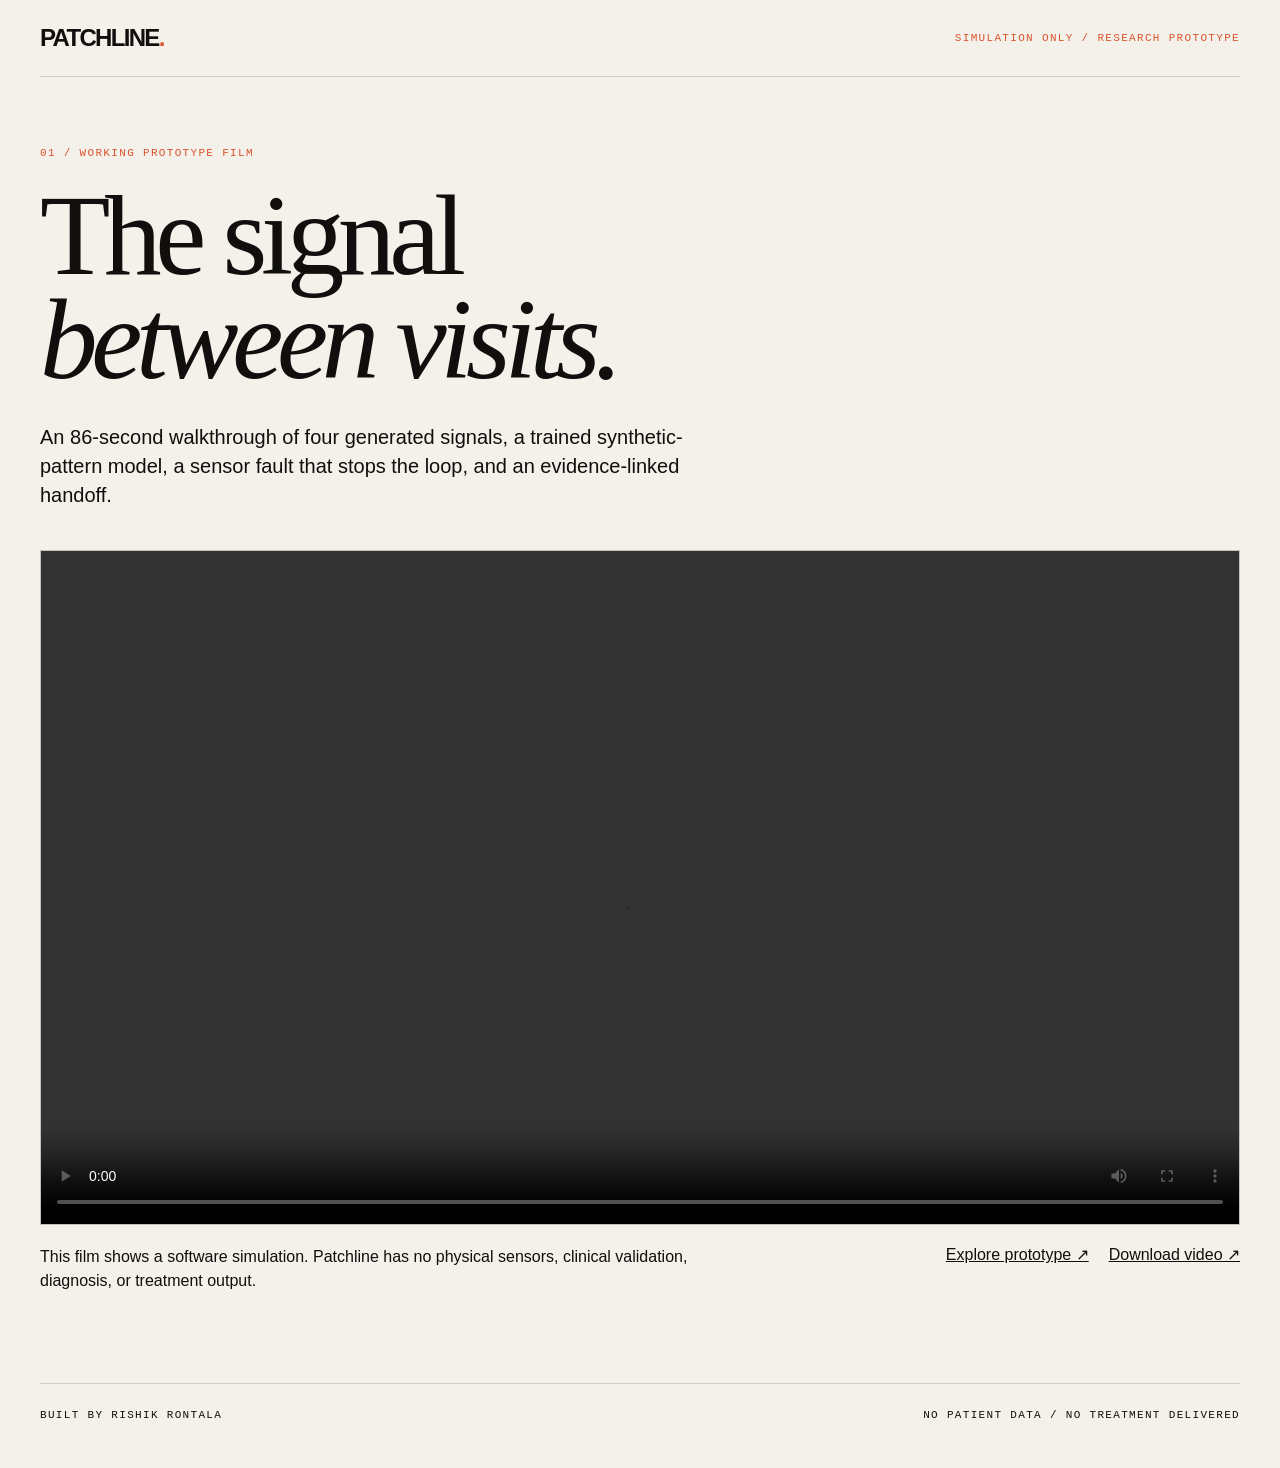
==== demo.html @ 511e9a73 "Build Patchline simulated smart bandage prototype" ====
<!doctype html>
<html lang="en">
<head>
  <meta charset="utf-8">
  <meta name="viewport" content="width=device-width, initial-scale=1">
  <meta name="theme-color" content="#f4f1ea">
  <meta name="author" content="Rishik Rontala">
  <title>Patchline — 86-second demo</title>
  <style>
    :root{color-scheme:light;font-family:Arial,Helvetica,sans-serif;color:#100f0d;background:#f4f1ea}
    *{box-sizing:border-box}body{margin:0}.wrap{width:min(1200px,calc(100% - 40px));margin:auto}
    header{border-bottom:1px solid #d4cec1;padding:24px 0;display:flex;justify-content:space-between;gap:20px;align-items:center}
    .brand{color:inherit;text-decoration:none;font-size:24px;font-weight:900;letter-spacing:-.07em}
    .tag,.kicker,.note{font-family:ui-monospace,SFMono-Regular,Menlo,monospace;font-size:11px;letter-spacing:.12em;text-transform:uppercase}
    .tag{color:#da532c}main{padding:70px 0 90px}.kicker{color:#da532c}
    h1{font-family:Georgia,serif;font-size:clamp(48px,9vw,120px);font-weight:400;line-height:.9;letter-spacing:-.055em;margin:25px 0 32px}
    h1 em{font-weight:400}.intro{max-width:680px;font-size:20px;line-height:1.45;margin:0 0 40px}
    video{width:100%;aspect-ratio:16/9;background:#100f0d;display:block;border:1px solid #c6c0b6}
    .under{display:flex;justify-content:space-between;align-items:start;gap:24px;padding-top:20px}
    .under p{margin:0;max-width:700px;line-height:1.5}.actions{display:flex;gap:20px;flex-wrap:wrap}
    a{color:inherit}a:hover{color:#b44223}footer{border-top:1px solid #d4cec1;padding:25px 0 45px;display:flex;justify-content:space-between;gap:20px}
    @media(max-width:700px){header,footer,.under{display:block}header .tag{margin-top:10px}.actions{margin-top:20px}main{padding-top:55px}h1{margin-bottom:24px}.intro{font-size:17px}}
  </style>
</head>
<body>
  <header class="wrap"><a class="brand" href="./index.html">PATCHLINE<span style="color:#da532c">.</span></a><span class="tag">SIMULATION ONLY / RESEARCH PROTOTYPE</span></header>
  <main class="wrap">
    <div class="kicker">01 / WORKING PROTOTYPE FILM</div>
    <h1>The signal<br><em>between visits.</em></h1>
    <p class="intro">An 86-second walkthrough of four generated signals, a trained synthetic-pattern model, a sensor fault that stops the loop, and an evidence-linked handoff.</p>
    <video controls preload="metadata" playsinline aria-label="Patchline prototype demonstration, silent, 86 seconds">
      <source src="./submission/Patchline-Demo.mp4" type="video/mp4">
      Your browser cannot play this video. <a href="./submission/Patchline-Demo.mp4">Download the MP4</a>.
    </video>
    <div class="under"><p>This film shows a software simulation. Patchline has no physical sensors, clinical validation, diagnosis, or treatment output.</p><div class="actions"><a href="./index.html#prototype">Explore prototype ↗</a><a href="./submission/Patchline-Demo.mp4" download>Download video ↗</a></div></div>
  </main>
  <footer class="wrap"><span class="note">Built by Rishik Rontala</span><span class="note">No patient data / No treatment delivered</span></footer>
</body>
</html>
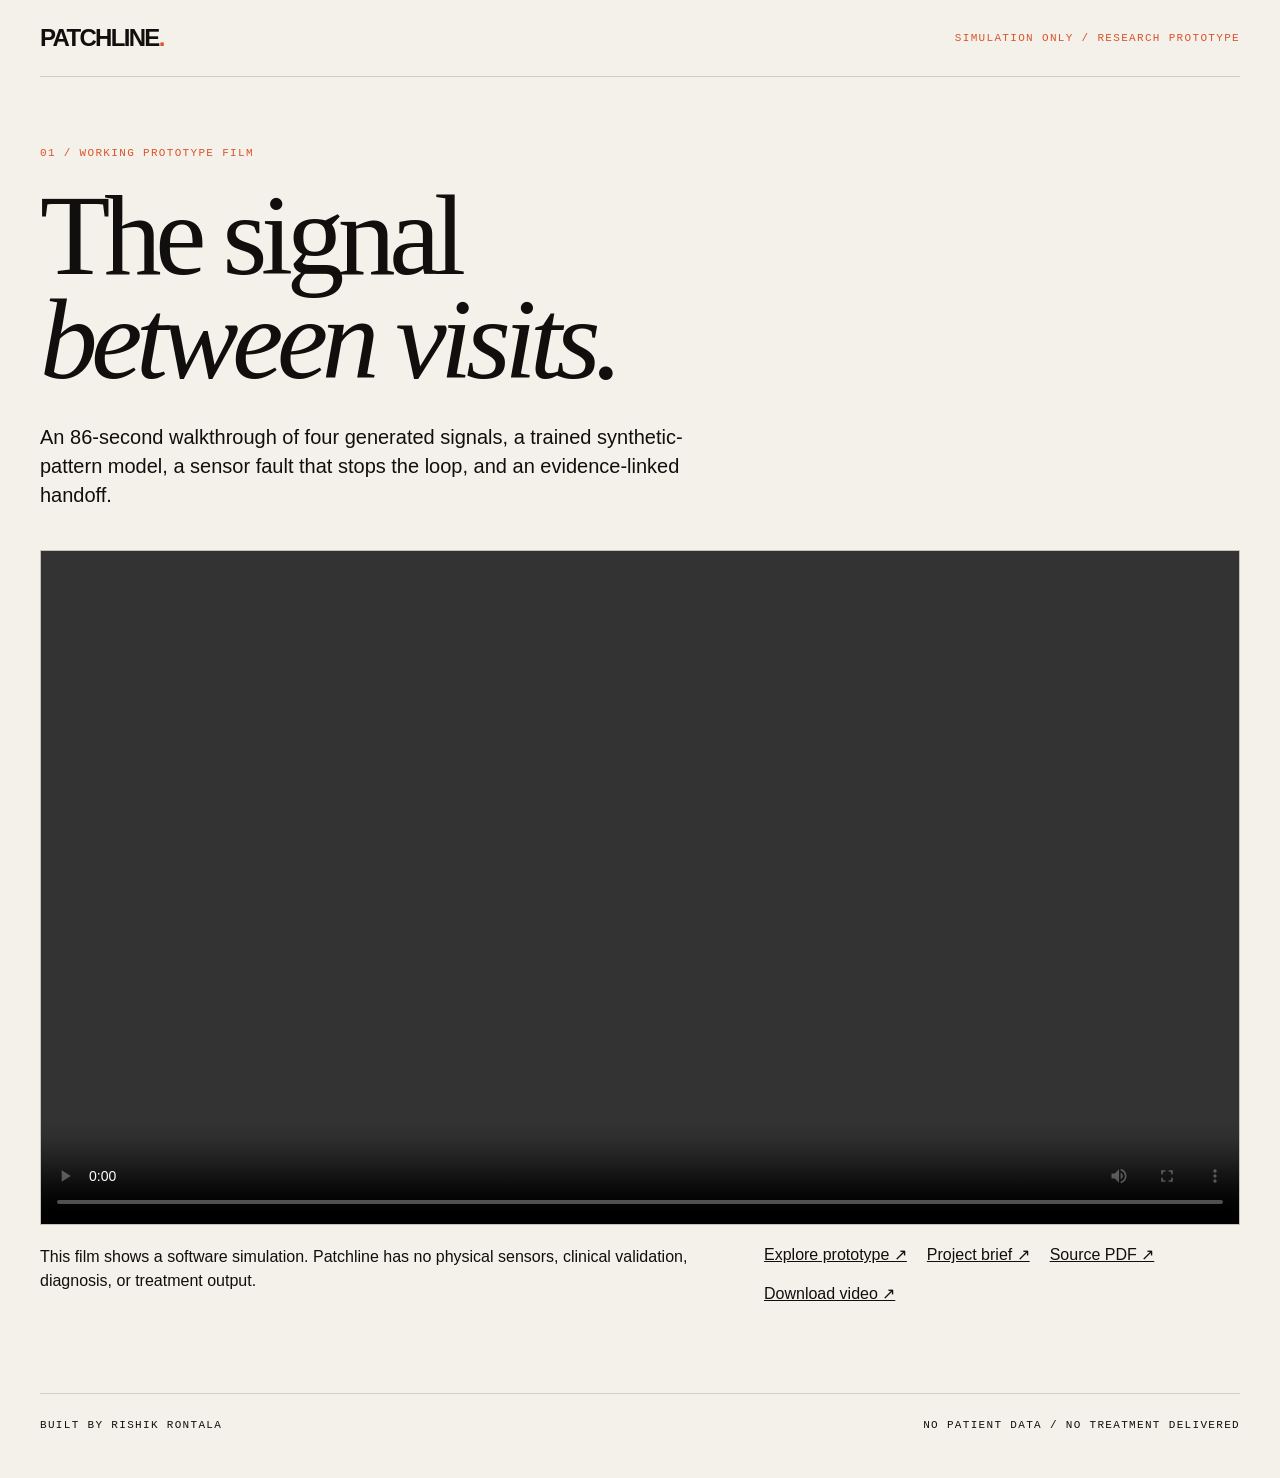
==== commit c1326ab3: "Add public demo links and complete code PDF" ====
--- a/demo.html
+++ b/demo.html
@@ -32,7 +32,7 @@
       <source src="./submission/Patchline-Demo.mp4" type="video/mp4">
       Your browser cannot play this video. <a href="./submission/Patchline-Demo.mp4">Download the MP4</a>.
     </video>
-    <div class="under"><p>This film shows a software simulation. Patchline has no physical sensors, clinical validation, diagnosis, or treatment output.</p><div class="actions"><a href="./index.html#prototype">Explore prototype ↗</a><a href="./submission/Patchline-Demo.mp4" download>Download video ↗</a></div></div>
+    <div class="under"><p>This film shows a software simulation. Patchline has no physical sensors, clinical validation, diagnosis, or treatment output.</p><div class="actions"><a href="./index.html#prototype">Explore prototype ↗</a><a href="./submission/Patchline-One-Page.pdf">Project brief ↗</a><a href="./submission/Patchline-Code.pdf">Source PDF ↗</a><a href="./submission/Patchline-Demo.mp4" download>Download video ↗</a></div></div>
   </main>
   <footer class="wrap"><span class="note">Built by Rishik Rontala</span><span class="note">No patient data / No treatment delivered</span></footer>
 </body>
